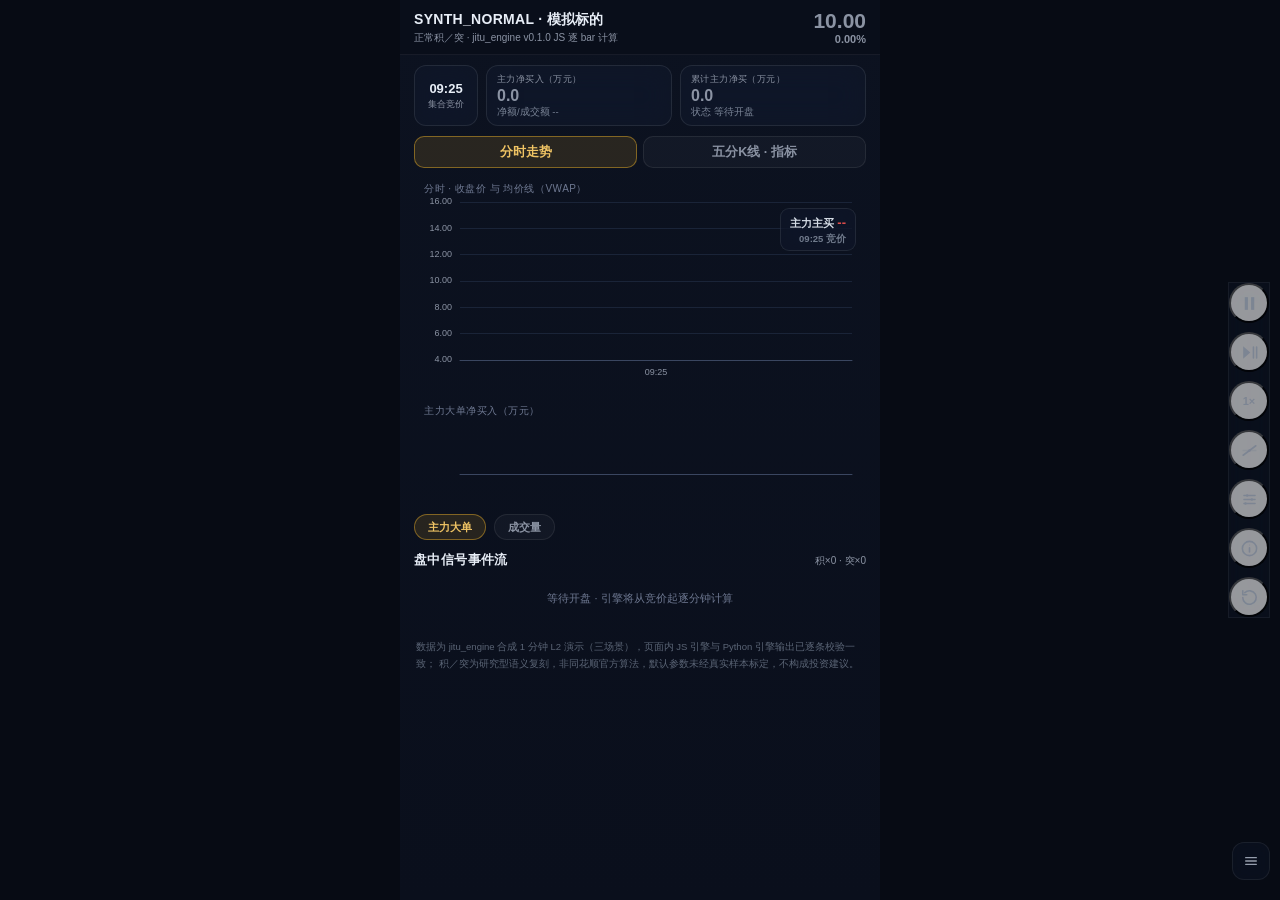
==== jitu/index.html @ 68524802 "jl-1227 积/突信号批: ①持仓分时(卡+大图)积突覆盖层jl_jitu.js(引擎=jitu_engine.py v0.1.0 JS移植, 三场景回归3/3字段级一致; 只读geom()/on" ====
<!DOCTYPE html>
<html lang="zh-CN">
<head>
<meta charset="UTF-8">
<meta name="viewport" content="width=device-width, initial-scale=1.0, viewport-fit=cover">
<title>积突实时监控 · 分时走势</title>
<script src="libs/echarts.min.js"></script>
<style>
  * { margin:0; padding:0; box-sizing:border-box; -webkit-tap-highlight-color:transparent; }
  html,body { background:#070B14; }
  body {
    font-family:-apple-system,BlinkMacSystemFont,"PingFang SC","MiSans","Microsoft YaHei",sans-serif;
    color:#E8EEF7; max-width:480px; margin:0 auto; min-height:100vh;
    background:linear-gradient(180deg,#0C1220 0%,#0A0F1C 100%);
    padding-bottom:96px; position:relative;
  }
  .glass {
    background:rgba(19,27,44,.50);
    -webkit-backdrop-filter:blur(14px) saturate(1.3);
    backdrop-filter:blur(14px) saturate(1.3);
    border:1px solid rgba(255,255,255,.09);
  }
  .glass-strong {
    background:rgba(14,21,37,.78);
    -webkit-backdrop-filter:blur(22px) saturate(1.45);
    backdrop-filter:blur(22px) saturate(1.45);
    border:1px solid rgba(255,255,255,.13);
  }

  /* ── 头部 ── */
  header {
    position:sticky; top:0; z-index:40; display:flex; align-items:center;
    justify-content:space-between; padding:10px 14px 9px;
    background:rgba(9,14,26,.82); -webkit-backdrop-filter:blur(18px);
    backdrop-filter:blur(18px); border-bottom:1px solid rgba(255,255,255,.06);
  }
  .h-title { display:flex; flex-direction:column; gap:2px; min-width:0; }
  .h-name { font-size:14px; font-weight:700; letter-spacing:.3px; }
  .h-sub { font-size:10px; color:#8B93A3; white-space:nowrap; overflow:hidden; text-overflow:ellipsis; }
  .h-price { text-align:right; display:flex; flex-direction:column; align-items:flex-end; gap:2px; }
  .h-price .p { font-size:21px; font-weight:800; font-variant-numeric:tabular-nums; line-height:1; }
  .h-price .d { font-size:11px; font-weight:600; font-variant-numeric:tabular-nums; }
  .up { color:#F0524F; } .down { color:#33B077; } .flat { color:#8B93A3; }

  /* ── 指标读数行（分时上方两个指标） ── */
  .readout { display:flex; gap:8px; padding:10px 14px 0; align-items:stretch; }
  .clock-pill {
    display:flex; flex-direction:column; justify-content:center; align-items:center;
    min-width:64px; border-radius:12px; padding:6px 8px;
  }
  .clock-pill .t { font-size:13px; font-weight:700; font-variant-numeric:tabular-nums; }
  .clock-pill .s { font-size:9px; color:#8B93A3; margin-top:2px; }
  .metric-card { flex:1; border-radius:12px; padding:7px 10px 6px; min-width:0; }
  .metric-card .lab { font-size:9px; color:#8B93A3; letter-spacing:.4px; }
  .metric-card .val { font-size:16px; font-weight:800; font-variant-numeric:tabular-nums; line-height:1.25; }
  .metric-card .sub { font-size:9.5px; color:#7A8496; font-variant-numeric:tabular-nums; white-space:nowrap; overflow:hidden; text-overflow:ellipsis; }

  /* ── 视图切换 ── */
  .tabs { display:flex; gap:6px; padding:10px 14px 0; }
  .tabs button {
    flex:1; height:32px; border:1px solid rgba(255,255,255,.08); background:rgba(255,255,255,.03);
    color:#8B93A3; font-size:12.5px; font-weight:600; border-radius:10px; cursor:pointer;
    transition:all .18s;
  }
  .tabs button.active { background:rgba(240,180,41,.13); border-color:rgba(240,180,41,.45); color:#F0C464; }

  /* ── 图表区 ── */
  .chart-wrap { position:relative; padding:8px 14px 0; }
  .chart { width:100%; height:330px; }
  .chart-kline { display:none; }
  .panel-label { position:absolute; left:24px; font-size:10px; color:#6E7891; letter-spacing:.5px; pointer-events:none; z-index:5; }
  .pl-main { top:14px; } .pl-sub { top:236px; }
  .panel-tag {
    position:absolute; right:24px; top:14px; z-index:5; pointer-events:none;
    font-size:10px; color:#F0B429; font-weight:700; letter-spacing:.5px;
    padding:3px 8px; border-radius:7px;
    background:rgba(240,180,41,.10); border:1px solid rgba(240,180,41,.35);
    opacity:0; transition:opacity .4s;
  }
  .panel-tag.show { opacity:1; }
  .panel-tag.brk { color:#FF6B66; background:rgba(255,90,90,.10); border-color:rgba(255,90,90,.4); }

  /* 主力主买浮动 chip */
  .chip-mainbuy {
    position:absolute; right:24px; top:40px; z-index:6;
    border-radius:9px; padding:5px 9px; font-size:10.5px; font-weight:700;
    color:#E8EEF7; font-variant-numeric:tabular-nums; line-height:1.4;
    display:flex; flex-direction:column; align-items:flex-end;
    transition:all .25s; opacity:.92;
  }
  .chip-mainbuy .mb-v { color:#F0524F; font-size:13px; }
  .chip-mainbuy.pulse { animation:chipPulse 1.1s ease; border-color:rgba(240,180,41,.65); }
  .chip-mainbuy.pulse-brk { animation:chipPulse 1.1s ease; border-color:rgba(255,90,90,.7); }
  @keyframes chipPulse {
    0%{ transform:scale(1); } 35%{ transform:scale(1.08); } 100%{ transform:scale(1); }
  }

  /* ── 副图指标切换 ── */
  .ind-tabs { display:flex; gap:8px; padding:8px 14px 0; }
  .ind-tabs button {
    height:26px; padding:0 13px; font-size:11px; font-weight:600; color:#8B93A3;
    background:rgba(255,255,255,.03); border:1px solid rgba(255,255,255,.08);
    border-radius:999px; cursor:pointer; transition:all .18s;
  }
  .ind-tabs button.active { color:#F0C464; border-color:rgba(240,180,41,.45); background:rgba(240,180,41,.12); }

  /* ── 信号事件流 ── */
  .events { padding:12px 14px 0; }
  .events-head { display:flex; justify-content:space-between; align-items:baseline; margin-bottom:8px; }
  .events-head .t { font-size:12.5px; font-weight:700; letter-spacing:.4px; }
  .events-head .c { font-size:10px; color:#8B93A3; font-variant-numeric:tabular-nums; }
  .ev-list { display:flex; flex-direction:column; gap:8px; }
  .ev-card {
    border-radius:12px; padding:9px 11px; border-left:3px solid #F0B429;
    animation:evIn .45s cubic-bezier(.2,.9,.3,1.2);
  }
  .ev-card.brk { border-left-color:#FF6B66; }
  .ev-card.invalid { border-left-color:#5A6475; opacity:.88; }
  @keyframes evIn { from { opacity:0; transform:translateY(-7px); } to { opacity:1; transform:none; } }
  .ev-top { display:flex; align-items:center; gap:7px; flex-wrap:wrap; }
  .ev-badge {
    font-size:11px; font-weight:800; padding:1px 8px; border-radius:6px; line-height:1.5;
  }
  .ev-badge.acc { color:#F0B429; background:rgba(240,180,41,.14); border:1px solid rgba(240,180,41,.4); }
  .ev-badge.brk { color:#FF6B66; background:rgba(255,90,90,.13); border:1px solid rgba(255,90,90,.4); }
  .ev-time { font-size:10.5px; color:#8B93A3; font-variant-numeric:tabular-nums; }
  .ev-price { font-size:11px; font-weight:700; font-variant-numeric:tabular-nums; }
  .ev-inv {
    margin-top:6px; font-size:10.5px; color:#A9B1C1; border-radius:7px; padding:5px 8px;
    background:rgba(90,100,117,.14); border:1px dashed rgba(140,150,170,.3);
    display:none;
  }
  .ev-card.invalid .ev-inv { display:block; }
  .ev-inv b { color:#8B93A3; }
  .ev-reason { margin-top:6px; font-size:10.8px; line-height:1.65; color:#B9C2D4; }
  .ev-note { font-size:10.8px; color:#8B93A3; line-height:1.7; }
  .empty-tip { font-size:11px; color:#6E7891; padding:14px 4px; text-align:center; }

  footer { padding:18px 16px 8px; font-size:9.5px; color:#5A6475; line-height:1.8; }

  /* ── 磨砂功能 dock（隐藏功能小图标） ── */
  .dock {
    position:fixed; right:10px; top:50%; transform:translateY(-50%); z-index:60;
    display:flex; flex-direction:column; gap:9px; align-items:center;
    transition:opacity .3s, transform .3s; opacity:.62;
  }
  .dock:hover, .dock:focus-within { opacity:1; }
  .dock.hidden { opacity:0; pointer-events:none; transform:translateY(-50%) translateX(16px); }
  .dock button {
    width:40px; height:40px; border-radius:50%; cursor:pointer; color:#C6D0E0;
    display:flex; align-items:center; justify-content:center; position:relative;
    transition:transform .15s, border-color .2s, color .2s;
    font-size:11px; font-weight:800; font-variant-numeric:tabular-nums;
  }
  .dock button:active { transform:scale(.9); }
  .dock button:hover, .dock button.on { border-color:rgba(240,180,41,.5); color:#F0C464; }
  .dock svg { width:19px; height:19px; }
  .dock-toggle {
    position:fixed; right:10px; bottom:20px; z-index:60; width:38px; height:38px;
    border-radius:12px; cursor:pointer; color:#C6D0E0; display:flex; align-items:center;
    justify-content:center; opacity:.75; transition:opacity .2s;
  }
  .dock-toggle:hover { opacity:1; color:#F0C464; }

  /* ── 磨砂弹层 ── */
  .popover {
    position:fixed; right:58px; z-index:70; width:210px; border-radius:14px;
    padding:12px 14px; display:none; box-shadow:0 10px 34px rgba(0,0,0,.42);
  }
  .popover.show { display:block; animation:popIn .22s ease; }
  @keyframes popIn { from{opacity:0; transform:translateX(8px);} to{opacity:1; transform:none;} }
  .pop-title { font-size:11px; font-weight:700; color:#F0C464; margin-bottom:8px; letter-spacing:.5px; }
  .pop-row {
    display:flex; justify-content:space-between; align-items:center; padding:7px 8px;
    border-radius:9px; cursor:pointer; font-size:11.5px; color:#B9C2D4; transition:background .15s;
  }
  .pop-row:hover { background:rgba(255,255,255,.05); }
  .pop-row.on { color:#F0C464; background:rgba(240,180,41,.12); }
  .pop-row .desc { font-size:9.5px; color:#7A8496; }
  .pop-text { font-size:10.5px; line-height:1.8; color:#A9B1C1; }
  .pop-text b { color:#D8E0EE; }
  .pop-text .sep { margin:7px 0; border-top:1px solid rgba(255,255,255,.07); }

  /* ── toast ── */
  .toast {
    position:fixed; top:72px; left:50%; transform:translateX(-50%) translateY(-14px);
    z-index:90; border-radius:11px; padding:8px 15px; font-size:12px; font-weight:700;
    opacity:0; pointer-events:none; transition:all .3s; white-space:nowrap;
    display:flex; align-items:center; gap:7px; box-shadow:0 8px 26px rgba(0,0,0,.4);
  }
  .toast.show { opacity:1; transform:translateX(-50%) translateY(0); }
  .toast .dot { width:7px; height:7px; border-radius:50%; }
  .toast.acc { color:#F0C464; border-color:rgba(240,180,41,.45); } .toast.acc .dot { background:#F0B429; }
  .toast.brk { color:#FF8A85; border-color:rgba(255,90,90,.45); } .toast.brk .dot { background:#FF5757; }
  .toast.inv { color:#A9B1C1; border-color:rgba(140,150,170,.4); } .toast.inv .dot { background:#8B93A3; }
  .toast.done { color:#D8E0EE; } .toast.done .dot { background:#33B077; }
</style>
</head>
<body>

<header>
  <div class="h-title">
    <div class="h-name" id="hName">SYNTH_DEMO</div>
    <div class="h-sub" id="hSub">积突实时监控 · jitu_engine v— JS 逐 bar 计算</div>
  </div>
  <div class="h-price">
    <div class="p flat" id="hPrice">--.--</div>
    <div class="d flat" id="hPct">--.--%</div>
  </div>
</header>

<div class="readout">
  <div class="clock-pill glass">
    <div class="t" id="rdClock">09:25</div>
    <div class="s" id="rdPhase">集合竞价</div>
  </div>
  <div class="metric-card glass">
    <div class="lab">主力净买入（万元）</div>
    <div class="val flat" id="rdNet">0.0</div>
    <div class="sub" id="rdNetSub">净额/成交额 --</div>
  </div>
  <div class="metric-card glass">
    <div class="lab">累计主力净买（万元）</div>
    <div class="val flat" id="rdCum">0.0</div>
    <div class="sub" id="rdStateSub">状态 等待开盘</div>
  </div>
</div>

<div class="tabs">
  <button id="tabFs" class="active">分时走势</button>
  <button id="tabKl">五分K线 · 指标</button>
</div>

<div class="chart-wrap">
  <div class="panel-label pl-main" id="plMain">分时 · 收盘价 与 均价线（VWAP）</div>
  <div class="panel-label pl-sub" id="plSub">主力大单净买入（万元）</div>
  <div class="panel-tag" id="signalTag">积 信号</div>
  <div class="chip-mainbuy glass" id="chipMainbuy">
    <span>主力主买 <span class="mb-v" id="mbVal">--</span></span>
    <span style="color:#7A8496;font-weight:600;font-size:9.5px" id="mbTime">09:25 竞价</span>
  </div>
  <div id="chartFs" class="chart"></div>
  <div id="chartKl" class="chart chart-kline"></div>
</div>

<div class="ind-tabs">
  <button id="indMain" class="active">主力大单</button>
  <button id="indVol">成交量</button>
</div>

<section class="events">
  <div class="events-head">
    <span class="t">盘中信号事件流</span>
    <span class="c" id="evCount">积×0 · 突×0</span>
  </div>
  <div class="ev-list" id="evList">
    <div class="empty-tip" id="evEmpty">等待开盘 · 引擎将从竞价起逐分钟计算</div>
  </div>
</section>

<footer>
  数据为 jitu_engine 合成 1 分钟 L2 演示（三场景），页面内 JS 引擎与 Python 引擎输出已逐条校验一致；
  积／突为研究型语义复刻，非同花顺官方算法，默认参数未经真实样本标定，不构成投资建议。
</footer>

<!-- 磨砂隐藏功能 dock -->
<div class="dock glass" id="dock">
  <button id="dkPlay" title="播放 / 暂停">
    <svg viewBox="0 0 24 24" fill="none" stroke="currentColor" stroke-width="2" stroke-linecap="round" stroke-linejoin="round" id="dkPlayIcon"><polygon points="6 4 20 12 6 20 6 4" fill="currentColor" stroke="none"/></svg>
  </button>
  <button id="dkSkip" title="跳到最新">
    <svg viewBox="0 0 24 24" fill="none" stroke="currentColor" stroke-width="2" stroke-linecap="round" stroke-linejoin="round"><polygon points="4 4 13 12 4 20 4 4" fill="currentColor" stroke="none"/><line x1="17" y1="5" x2="17" y2="19"/><line x1="21" y1="5" x2="21" y2="19"/></svg>
  </button>
  <button id="dkSpeed" title="回放倍速">1×</button>
  <button id="dkView" title="切换 分时 / 五分K">
    <svg viewBox="0 0 24 24" fill="none" stroke="currentColor" stroke-width="2" stroke-linecap="round" stroke-linejoin="round"><line x1="4" y1="18" x2="20" y2="6"/><line x1="4" y1="12" x2="20" y2="12" opacity=".35"/><circle cx="12" cy="12" r="1.6" fill="currentColor" stroke="none"/></svg>
  </button>
  <button id="dkScene" title="演示场景">
    <svg viewBox="0 0 24 24" fill="none" stroke="currentColor" stroke-width="2" stroke-linecap="round"><line x1="5" y1="7" x2="19" y2="7"/><line x1="5" y1="12" x2="19" y2="12"/><line x1="5" y1="17" x2="19" y2="17"/><circle cx="9" cy="7" r="1.5" fill="currentColor" stroke="none"/><circle cx="15" cy="12" r="1.5" fill="currentColor" stroke="none"/><circle cx="7" cy="17" r="1.5" fill="currentColor" stroke="none"/></svg>
  </button>
  <button id="dkInfo" title="口径说明">
    <svg viewBox="0 0 24 24" fill="none" stroke="currentColor" stroke-width="2" stroke-linecap="round"><circle cx="12" cy="12" r="9"/><line x1="12" y1="11" x2="12" y2="16.5"/><circle cx="12" cy="7.6" r="0.6" fill="currentColor" stroke="none"/></svg>
  </button>
  <button id="dkReset" title="重置回放">
    <svg viewBox="0 0 24 24" fill="none" stroke="currentColor" stroke-width="2" stroke-linecap="round" stroke-linejoin="round"><path d="M3.5 12a8.5 8.5 0 1 0 2.6-6.1"/><polyline points="3.5 3.5 3.5 8.5 8.5 8.5"/></svg>
  </button>
</div>
<div class="dock-toggle glass" id="dockToggle" title="展开 / 收起功能栏">
  <svg viewBox="0 0 24 24" fill="none" stroke="currentColor" stroke-width="2" stroke-linecap="round" style="width:16px;height:16px"><line x1="4" y1="7" x2="20" y2="7"/><line x1="4" y1="12" x2="20" y2="12"/><line x1="4" y1="17" x2="20" y2="17"/></svg>
</div>

<div class="popover glass-strong" id="popSpeed">
  <div class="pop-title">回放倍速</div>
  <div class="pop-row" data-speed="0.5">0.5×<span class="desc">2.8 秒/根</span></div>
  <div class="pop-row on" data-speed="1">1×<span class="desc">1.4 秒/根</span></div>
  <div class="pop-row" data-speed="2">2×<span class="desc">0.7 秒/根</span></div>
  <div class="pop-row" data-speed="4">4×<span class="desc">0.35 秒/根</span></div>
</div>

<div class="popover glass-strong" id="popScene">
  <div class="pop-title">演示场景</div>
  <div class="pop-row on" data-scene="SYNTH_NORMAL">标准推进<span class="desc">积 09:49 → 突 10:06</span></div>
  <div class="pop-row" data-scene="SYNTH_ISOLATED">孤立巨单<span class="desc">无信号 · 防假触发</span></div>
  <div class="pop-row" data-scene="SYNTH_FAILED">突破失败<span class="desc">突信号失效记录</span></div>
</div>

<div class="popover glass-strong" id="popInfo" style="width:238px">
  <div class="pop-title">口径说明</div>
  <div class="pop-text">
    <b>积</b>：早盘窗口内，近 8 柱大单持续净流入（阳性占比≥60%、净额/成交额≥2%），价格自高点回撤 0.2%–4% 但仍守住 VWAP 容差——资金承接，价格未涨。
    <div class="sep"></div>
    <b>突</b>：前 12 柱振幅≤1.8% 的窄区间，前置 8 柱资金铺垫，当根成交额、主动大买较中位数同步放大，收盘越过区间上沿。
    <div class="sep"></div>
    <b>失效</b>：触发后 6 柱内跌回触发价位，或资金转为持续流出即记失效。
    <div class="sep"></div>
    信号由页面内 JS 引擎逐 bar 计算（无未来数据），与 Python 引擎校验一致。
  </div>
</div>

<div class="toast glass-strong" id="toast"><span class="dot"></span><span id="toastText"></span></div>

<script src="data.js"></script>
<script src="engine.js"></script>
<script>
(function () {
  "use strict";
  var DATA = window.JITU_DATA;
  var JituEngine = window.JituEngine;

  var C = {
    bg: "#0D1526", text: "#E8EEF7", muted: "#8B93A3", grid: "#1A2438", axis: "#3A4660",
    price: "#E8EEF7", vwap: "#FFB03A", up: "#E64545", down: "#2F9E77",
    acc: "#F0B429", brk: "#FF5757", inv: "#8B93A3", vol: "#41527E"
  };
  var BASE_MS = 1400; // 1× 每根 bar 的毫秒数

  var state = {
    scene: "SYNTH_NORMAL", view: "fs", sub: "mainnet",
    playing: false, speed: 1, cursor: 0, timer: null,
    engine: null, done: false, nAcc: 0, nBrk: 0, openPrice: 0
  };

  // 本场景的图表数据缓存
  var fs = { cats: [], price: [], vwap: [], main: [], vol: [], live: [],
             acc: [], brk: [], inv: [], vlines: [], curLine: [] };
  var kl = { cats: [], candles: [], vwap: [], main: [], vol: [],
             acc: [], brk: [], inv: [], vlines: [], lastVwap: null };

  var charts = { fs: null, kl: null };
  var $ = function (id) { return document.getElementById(id); };

  // ───────────────────── 工具 ─────────────────────
  function hhmm(ts) { return ts.slice(11, 16); }
  function wan(v) { return v / 10000; }
  function fmt(v, d) { return (v === null || v === undefined || isNaN(v)) ? "--" : v.toFixed(d); }
  function signClass(v) { return v > 1e-9 ? "up" : (v < -1e-9 ? "down" : "flat"); }
  function barColor(v) { return v >= 0 ? C.up : C.down; }

  function showToast(text, kind) {
    var t = $("toast");
    t.className = "toast glass-strong " + kind;
    $("toastText").textContent = text;
    t.classList.add("show");
    clearTimeout(showToast._t);
    showToast._t = setTimeout(function () { t.classList.remove("show"); }, 3200);
  }

  // ───────────────────── 图表构建 ─────────────────────
  function baseAxis(color) {
    return {
      type: "category", boundaryGap: false, data: [],
      axisLine: { lineStyle: { color: C.axis } },
      axisTick: { show: false },
      axisLabel: { color: C.muted, fontSize: 9, interval: function (i) { return i % 5 === 0; } }
    };
  }

  function buildFs() {
    charts.fs = echarts.init($("chartFs"));
    charts.fs.setOption({
      animation: true, animationDurationUpdate: 260, animationEasingUpdate: "cubicOut",
      backgroundColor: "transparent",
      axisPointer: { link: [{ xAxisIndex: "all" }] },
      tooltip: {
        trigger: "axis", backgroundColor: "rgba(14,21,37,.92)", borderColor: "rgba(255,255,255,.12)",
        textStyle: { color: "#D8E0EE", fontSize: 10.5 },
        axisPointer: { type: "line", lineStyle: { color: "#41527E" } }
      },
      grid: [
        { left: 46, right: 14, top: 26, height: 158 },
        { left: 46, right: 14, top: 232, height: 66 }
      ],
      xAxis: [
        Object.assign(baseAxis(), { gridIndex: 0 }),
        Object.assign(baseAxis(), { gridIndex: 1, axisLabel: { show: false } })
      ],
      yAxis: [
        { gridIndex: 0, scale: true, axisLabel: { color: C.muted, fontSize: 9, formatter: function (v) { return v.toFixed(2); } }, splitLine: { lineStyle: { color: C.grid } } },
        { gridIndex: 1, axisLabel: { color: C.muted, fontSize: 9, formatter: function (v) { return v.toFixed(0); } }, splitLine: { lineStyle: { color: C.grid, opacity: .55 } } }
      ],
      series: [
        { name: "收盘价", type: "line", xAxisIndex: 0, yAxisIndex: 0, data: [],
          showSymbol: false, symbol: "none", lineStyle: { color: C.price, width: 1.6 },
          itemStyle: { color: C.price }, emphasis: { disabled: true }, z: 4,
          markLine: { silent: true, symbol: ["none", "none"], data: [] } },
        { name: "均价线", type: "line", xAxisIndex: 0, yAxisIndex: 0, data: [],
          showSymbol: false, symbol: "none", lineStyle: { color: C.vwap, width: 1.2, opacity: .95 },
          itemStyle: { color: C.vwap }, connectNulls: false, z: 3 },
        { name: "实时", type: "effectScatter", xAxisIndex: 0, yAxisIndex: 0, data: [],
          symbolSize: 4.5, rippleEffect: { scale: 3.2, period: 2.4 },
          itemStyle: { color: C.price }, z: 6 },
        { name: "积", type: "scatter", xAxisIndex: 0, yAxisIndex: 0, data: [],
          symbol: "circle", symbolSize: 11, itemStyle: { color: "transparent", borderColor: C.acc, borderWidth: 2 },
          label: { show: true, position: "top", distance: 5, color: C.acc, fontSize: 10, fontWeight: 700, formatter: function (p) { return p.data.name; } },
          z: 8 },
        { name: "突", type: "scatter", xAxisIndex: 0, yAxisIndex: 0, data: [],
          symbol: "triangle", symbolSize: 11, itemStyle: { color: C.brk, borderColor: "#0D1526", borderWidth: 1 },
          label: { show: true, position: "bottom", distance: 5, color: C.brk, fontSize: 10, fontWeight: 700, formatter: function (p) { return p.data.name; } },
          z: 8 },
        { name: "失效", type: "scatter", xAxisIndex: 0, yAxisIndex: 0, data: [],
          symbol: "pin", symbolSize: 26, itemStyle: { color: "#39414F" },
          label: { show: true, color: "#A9B1C1", fontSize: 8.5, fontWeight: 700, formatter: "失效", offset: [0, -2] },
          z: 7 },
        { name: "主力净买", type: "bar", xAxisIndex: 1, yAxisIndex: 1, data: [],
          barWidth: "62%", z: 3,
          markLine: { silent: true, symbol: ["none", "none"], data: [] } }
      ]
    });
  }

  function buildKl() {
    charts.kl = echarts.init($("chartKl"));
    charts.kl.setOption({
      animation: true, animationDurationUpdate: 260, animationEasingUpdate: "cubicOut",
      backgroundColor: "transparent",
      axisPointer: { link: [{ xAxisIndex: "all" }] },
      tooltip: {
        trigger: "axis", backgroundColor: "rgba(14,21,37,.92)", borderColor: "rgba(255,255,255,.12)",
        textStyle: { color: "#D8E0EE", fontSize: 10.5 },
        axisPointer: { type: "line", lineStyle: { color: "#41527E" } }
      },
      grid: [
        { left: 46, right: 14, top: 26, height: 158 },
        { left: 46, right: 14, top: 232, height: 66 }
      ],
      xAxis: [
        Object.assign(baseAxis(), { gridIndex: 0, boundaryGap: true }),
        Object.assign(baseAxis(), { gridIndex: 1, boundaryGap: true, axisLabel: { show: false } })
      ],
      yAxis: [
        { gridIndex: 0, scale: true, axisLabel: { color: C.muted, fontSize: 9, formatter: function (v) { return v.toFixed(2); } }, splitLine: { lineStyle: { color: C.grid } } },
        { gridIndex: 1, axisLabel: { color: C.muted, fontSize: 9, formatter: function (v) { return v.toFixed(0); } }, splitLine: { lineStyle: { color: C.grid, opacity: .55 } } }
      ],
      series: [
        { name: "五分K", type: "candlestick", xAxisIndex: 0, yAxisIndex: 0, data: [],
          itemStyle: { color: C.up, color0: C.down, borderColor: C.up, borderColor0: C.down },
          barMaxWidth: 14, z: 4, markLine: { silent: true, symbol: ["none", "none"], data: [] } },
        { name: "均价线", type: "line", xAxisIndex: 0, yAxisIndex: 0, data: [],
          showSymbol: false, lineStyle: { color: C.vwap, width: 1.2 }, itemStyle: { color: C.vwap },
          connectNulls: true, z: 3 },
        { name: "积", type: "scatter", xAxisIndex: 0, yAxisIndex: 0, data: [],
          symbol: "circle", symbolSize: 11, itemStyle: { color: "transparent", borderColor: C.acc, borderWidth: 2 },
          label: { show: true, position: "top", distance: 5, color: C.acc, fontSize: 10, fontWeight: 700, formatter: function (p) { return p.data.name; } }, z: 8 },
        { name: "突", type: "scatter", xAxisIndex: 0, yAxisIndex: 0, data: [],
          symbol: "triangle", symbolSize: 11, itemStyle: { color: C.brk, borderColor: "#0D1526", borderWidth: 1 },
          label: { show: true, position: "top", distance: -16, color: C.brk, fontSize: 10, fontWeight: 700, formatter: function (p) { return p.data.name; } }, z: 8 },
        { name: "失效", type: "scatter", xAxisIndex: 0, yAxisIndex: 0, data: [],
          symbol: "pin", symbolSize: 26, itemStyle: { color: "#39414F" },
          label: { show: true, color: "#A9B1C1", fontSize: 8.5, fontWeight: 700, formatter: "失效", offset: [0, -2] }, z: 7 },
        { name: "主力净买", type: "bar", xAxisIndex: 1, yAxisIndex: 1, data: [],
          barWidth: "62%", z: 3, markLine: { silent: true, symbol: ["none", "none"], data: [] } }
      ]
    });
  }

  // ───────────────────── 事件卡片 ─────────────────────
  function addEventCard(sig) {
    var empty = $("evEmpty"); if (empty) empty.remove();
    var card = document.createElement("div");
    card.className = "ev-card glass" + (sig.type === "突" ? " brk" : "");
    card.id = "ev-" + sig.signalId;
    var badge = sig.type === "积" ? "acc" : "brk";
    card.innerHTML =
      '<div class="ev-top">' +
        '<span class="ev-badge ' + badge + '">' + sig.type + ' 信号</span>' +
        '<span class="ev-time">' + hhmm(sig.ts) + '</span>' +
        '<span class="ev-price ' + (sig.type === "突" ? "up" : "flat") + '">触发价 ' + sig.price.toFixed(3) + '</span>' +
      '</div>' +
      '<div class="ev-inv">信号失效 <b>' + (sig.invalidatedAt ? hhmm(sig.invalidatedAt) : "") + '</b> · ' + (sig.invalidationReason || "") + '</div>' +
      '<div class="ev-reason">' + sig.reason + '</div>';
    $("evList").insertBefore(card, $("evList").firstChild);
    updateEvCount();
  }

  function invalidateEventCard(sig) {
    var card = document.getElementById("ev-" + sig.signalId);
    if (card) {
      card.classList.add("invalid");
      var inv = card.querySelector(".ev-inv");
      if (inv) {
        inv.innerHTML = '信号失效 <b>' + (sig.invalidatedAt ? hhmm(sig.invalidatedAt) : "") +
          '</b> · ' + (sig.invalidationReason || "");
      }
    }
    updateEvCount();
  }

  function updateEvCount() {
    $("evCount").textContent = "积×" + state.nAcc + " · 突×" + state.nBrk;
  }

  // ───────────────────── 场景加载 / 重置 ─────────────────────
  function session() { return DATA.sessions[state.scene]; }

  function resetAll(autoplay) {
    stopTimer();
    state.cursor = 0; state.done = false; state.playing = false;
    state.nAcc = 0; state.nBrk = 0;
    state.engine = new JituEngine(DATA.config);

    fs = { cats: [], price: [], vwap: [], main: [], vol: [], live: [],
           acc: [], brk: [], inv: [], vlines: [], curLine: [] };
    kl = { cats: [], candles: [], vwap: [], main: [], vol: [],
           acc: [], brk: [], inv: [], vlines: [], lastVwap: null };

    var bars = session().bars;
    state.openPrice = bars[0][1]; // 竞价开盘价

    // 竞价锚点：09:25 的价格 = 开盘价，分时从竞价起画
    fs.cats.push("09:25");
    fs.price.push(state.openPrice);
    fs.vwap.push(null);

    $("hName").textContent = state.scene + " · 模拟标的";
    $("hSub").textContent = (DATA.scenarioNames[state.scene] || "") + " · jitu_engine v" + DATA.engineVersion + " JS 逐 bar 计算";
    $("hPrice").textContent = state.openPrice.toFixed(2);
    $("hPct").textContent = "0.00%"; $("hPct").className = "d flat";
    $("rdClock").textContent = "09:25"; $("rdPhase").textContent = "集合竞价";
    $("rdNet").textContent = "0.0"; $("rdNet").className = "val flat";
    $("rdNetSub").textContent = "净额/成交额 --";
    $("rdCum").textContent = "0.0"; $("rdCum").className = "val flat";
    $("rdStateSub").textContent = "状态 等待开盘";
    $("mbVal").textContent = "--"; $("mbTime").textContent = "09:25 竞价";
    $("signalTag").className = "panel-tag";
    $("evList").innerHTML = '<div class="empty-tip" id="evEmpty">等待开盘 · 引擎将从竞价起逐分钟计算</div>';
    updateEvCount();
    setPlayIcon();

    refreshFs(); refreshKl();
    if (autoplay) setTimeout(function () { startTimer(); }, 900);
  }

  // ───────────────────── 逐 bar 推进 ─────────────────────
  function step() {
    var bars = session().bars;
    if (state.cursor >= bars.length) { finish(); return; }
    var b = bars[state.cursor];
    var bar = {
      ts: b[0], open: b[1], high: b[2], low: b[3], close: b[4],
      volume: b[5], amount: b[6], main_buy: b[7], main_sell: b[8],
      symbol: state.scene, session: session().date
    };
    var res = state.engine.onBar(bar);
    var i = state.cursor, cat = hhmm(bar.ts);

    // ── 分时数据 ──
    fs.cats.push(cat);
    fs.price.push(bar.close);
    fs.vwap.push(isFinite(res.features.vwap) ? res.features.vwap : null);
    fs.main.push({ value: wan(res.features.mainNet), itemStyle: { color: barColor(res.features.mainNet) } });
    fs.vol.push({ value: wan(bar.volume), itemStyle: { color: C.vol } });
    fs.live = [[cat, bar.close]];
    fs.curLine = [{ xAxis: cat, lineStyle: { color: "#44506A", type: "dashed", opacity: .8 }, label: { show: false }, symbol: ["none", "none"] }];

    // ── 五分K 聚合 ──
    var bucket = Math.floor(i / 5);
    var bucketLabel = bucketStartLabel(bar.ts);
    if (bucket >= kl.cats.length) {
      kl.cats.push(bucketLabel);
      kl.candles.push([bar.open, bar.close, bar.low, bar.high]);
      kl.main.push({ value: wan(res.features.mainNet), itemStyle: { color: barColor(res.features.mainNet) } });
      kl.vol.push({ value: wan(bar.volume), itemStyle: { color: C.vol } });
    } else {
      var c = kl.candles[bucket];
      c[1] = bar.close; c[2] = Math.min(c[2], bar.low); c[3] = Math.max(c[3], bar.high);
      var m = kl.main[bucket]; m.value += wan(res.features.mainNet);
      var v = kl.vol[bucket]; v.value += wan(bar.volume);
    }
    kl.vwap[bucket] = isFinite(res.features.vwap) ? res.features.vwap : null;

    // ── 头部与读数 ──
    var pct = (bar.close / state.openPrice - 1) * 100;
    $("hPrice").textContent = bar.close.toFixed(2);
    $("hPrice").className = "p " + signClass(pct);
    $("hPct").textContent = (pct >= 0 ? "+" : "") + pct.toFixed(2) + "%";
    $("hPct").className = "d " + signClass(pct);
    $("rdClock").textContent = cat; $("rdPhase").textContent = "盘中";
    $("rdNet").textContent = (res.features.mainNet >= 0 ? "+" : "") + wan(res.features.mainNet).toFixed(1);
    $("rdNet").className = "val " + signClass(res.features.mainNet);
    $("rdNetSub").textContent = "净额/成交额 " + (isFinite(res.features.currentNetAmountRatio) ? (res.features.currentNetAmountRatio * 100).toFixed(1) + "%" : "--");
    var cumWan = wan(res.features.cumMainNet);
    $("rdCum").textContent = (cumWan >= 0 ? "+" : "") + cumWan.toFixed(1);
    $("rdCum").className = "val " + signClass(cumWan);
    var st = res.features.state || "巡检";
    $("rdStateSub").textContent = "状态 " + (st === "承接" ? "承接（资金吸筹）" : st === "突破" ? "突破（放量上攻）" : st === "蓄势" ? "蓄势（窄区铺垫）" : st);

    // ── 主力主买 chip ──
    $("mbVal").textContent = wan(bar.main_buy).toFixed(0) + "万";
    $("mbTime").textContent = cat;

    // ── 信号触发 ──
    var chip = $("chipMainbuy");
    res.signals.forEach(function (sig) {
      addEventCard(sig);
      fs.vlines.push(vline(cat, sig.type === "积" ? C.acc : C.brk));
      kl.vlines.push(vline(bucketLabel, sig.type === "积" ? C.acc : C.brk));
      var mk = { name: sig.type + " " + hhmm(sig.ts), value: [cat, sig.price] };
      var mkK = { name: sig.type + " " + hhmm(sig.ts), value: [bucketLabel, sig.price] };
      if (sig.type === "积") { fs.acc.push(mk); kl.acc.push(mkK); state.nAcc++; }
      else { fs.brk.push(mk); kl.brk.push(mkK); state.nBrk++; }
      showToast(sig.type + "信号 · " + hhmm(sig.ts) + " · 触发价 " + sig.price.toFixed(2), sig.type === "积" ? "acc" : "brk");
      var tag = $("signalTag");
      tag.textContent = sig.type + " 信号";
      tag.className = "panel-tag show" + (sig.type === "突" ? " brk" : "");
      clearTimeout(resetAll._tagT);
      resetAll._tagT = setTimeout(function () { tag.className = "panel-tag"; }, 3800);
      chip.classList.remove("pulse", "pulse-brk");
      void chip.offsetWidth;
      chip.classList.add(sig.type === "积" ? "pulse" : "pulse-brk");
    });
    updateEvCount();

    // ── 失效 ──
    res.invalidations.forEach(function (sig) {
      invalidateEventCard(sig);
      fs.inv.push({ value: [hhmm(sig.invalidatedAt), bar.close] });
      kl.inv.push({ value: [bucketLabel, bar.close] });
      fs.vlines.push(vline(hhmm(sig.invalidatedAt), "#5A6475"));
      kl.vlines.push(vline(bucketLabel, "#5A6475"));
      showToast(sig.type + " " + hhmm(sig.ts) + " 信号失效 · " + sig.invalidationReason, "inv");
    });

    state.cursor += 1;
    refreshFs(); refreshKl();
    if (state.cursor >= bars.length) finish();
  }

  function vline(cat, color) {
    return { xAxis: cat, lineStyle: { color: color, type: "dotted", opacity: .5 }, label: { show: false }, symbol: ["none", "none"] };
  }

  function bucketStartLabel(ts) {
    var h = parseInt(ts.slice(11, 13), 10), m = parseInt(ts.slice(14, 16), 10);
    m = Math.floor(m / 5) * 5;
    return (h < 10 ? "0" + h : "" + h) + ":" + (m < 10 ? "0" + m : "" + m);
  }

  function finish() {
    if (state.done) return;
    state.done = true; stopTimer(); setPlayIcon();
    $("rdPhase").textContent = "复盘完成";
    var last = session().bars[session().bars.length - 1];
    $("mbTime").textContent = hhmm(last[0]) + " 收盘";
    if (state.nAcc === 0 && state.nBrk === 0) {
      var div = document.createElement("div");
      div.className = "ev-card glass";
      div.innerHTML = '<div class="ev-note">本时段无积／突触发——资金或价位条件未全部满足，引擎未给出信号。</div>';
      $("evList").insertBefore(div, $("evList").firstChild);
    }
    showToast("复盘完成 · 积×" + state.nAcc + " 突×" + state.nBrk, "done");
  }

  // ───────────────────── 图表刷新 ─────────────────────
  function refreshFs() {
    if (!charts.fs) return;
    var subData = state.sub === "mainnet" ? fs.main : fs.vol;
    charts.fs.setOption({
      xAxis: [{ data: fs.cats }, { data: fs.cats }],
      series: [
        { data: fs.price, markLine: { silent: true, symbol: ["none", "none"], data: fs.curLine.concat(fs.vlines) } },
        { data: fs.vwap },
        { data: fs.live },
        { data: fs.acc },
        { data: fs.brk },
        { data: fs.inv },
        { data: subData }
      ]
    });
  }

  function refreshKl() {
    if (!charts.kl) return;
    var subData = state.sub === "mainnet" ? kl.main : kl.vol;
    charts.kl.setOption({
      xAxis: [{ data: kl.cats }, { data: kl.cats }],
      series: [
        { data: kl.candles, markLine: { silent: true, symbol: ["none", "none"], data: kl.vlines } },
        { data: kl.vwap },
        { data: kl.acc },
        { data: kl.brk },
        { data: kl.inv },
        { data: subData }
      ]
    });
  }

  // ───────────────────── 回放控制 ─────────────────────
  function startTimer() {
    if (state.done || state.playing) return;
    state.playing = true; setPlayIcon();
    state.timer = setInterval(step, BASE_MS / state.speed);
  }
  function stopTimer() {
    state.playing = false;
    clearInterval(state.timer); state.timer = null;
  }
  function togglePlay() {
    if (state.done) { resetAll(false); startTimer(); return; }
    if (state.playing) { stopTimer(); setPlayIcon(); }
    else startTimer();
  }
  function setPlayIcon() {
    $("dkPlayIcon").innerHTML = state.playing
      ? '<rect x="6" y="4" width="4" height="16" fill="currentColor" stroke="none"/><rect x="14" y="4" width="4" height="16" fill="currentColor" stroke="none"/>'
      : '<polygon points="6 4 20 12 6 20 6 4" fill="currentColor" stroke="none"/>';
  }
  function skipToEnd() {
    stopTimer();
    var guard = session().bars.length + 8;
    while (state.cursor < session().bars.length && guard-- > 0) step();
    if (!state.done) finish();
  }

  // ───────────────────── 视图 / 指标 / 倍速 / 场景 ─────────────────────
  function switchView(v) {
    state.view = v;
    $("tabFs").classList.toggle("active", v === "fs");
    $("tabKl").classList.toggle("active", v === "kl");
    $("chartFs").style.display = v === "fs" ? "block" : "none";
    $("chartKl").style.display = v === "kl" ? "block" : "none";
    $("plMain").textContent = v === "fs" ? "分时 · 收盘价 与 均价线（VWAP）" : "五分K · 由 1 分钟实时聚合";
    (v === "fs" ? charts.fs : charts.kl).resize();
  }

  function switchSub(ind) {
    state.sub = ind;
    $("indMain").classList.toggle("active", ind === "mainnet");
    $("indVol").classList.toggle("active", ind === "vol");
    $("plSub").textContent = ind === "mainnet" ? "主力大单净买入（万元）" : "成交量（万股）";
    refreshFs(); refreshKl();
  }

  function setSpeed(x) {
    state.speed = x;
    $("dkSpeed").textContent = x + "×";
    if (state.playing) { stopTimer(); startTimer(); }
  }

  function switchScene(key) {
    state.scene = key;
    resetAll(true);
  }

  // ───────────────────── 弹层 ─────────────────────
  var pop = null;
  function closePop() {
    if (pop) { pop.classList.remove("show"); pop = null; }
    ["dkSpeed", "dkScene", "dkInfo"].forEach(function (id) { $(id).classList.remove("on"); });
  }
  function togglePop(el, btnId) {
    var was = (pop === el);
    closePop();
    if (!was) { el.classList.add("show"); pop = el; $(btnId).classList.add("on"); }
  }
  function positionPop(el) {
    var r = el.getBoundingClientRect();
    el.style.top = Math.max(64, Math.min(window.innerHeight - r.height - 20, 150)) + "px";
  }

  // ───────────────────── 绑定 ─────────────────────
  $("dkPlay").addEventListener("click", togglePlay);
  $("dkSkip").addEventListener("click", function () { skipToEnd(); });
  $("dkSpeed").addEventListener("click", function () { togglePop($("popSpeed"), "dkSpeed"); positionPop($("popSpeed")); });
  $("dkView").addEventListener("click", function () { switchView(state.view === "fs" ? "kl" : "fs"); });
  $("dkScene").addEventListener("click", function () { togglePop($("popScene"), "dkScene"); positionPop($("popScene")); });
  $("dkInfo").addEventListener("click", function () { togglePop($("popInfo"), "dkInfo"); positionPop($("popInfo")); });
  $("dkReset").addEventListener("click", function () { closePop(); resetAll(true); });
  $("dockToggle").addEventListener("click", function () { $("dock").classList.toggle("hidden"); });

  Array.prototype.forEach.call(document.querySelectorAll("#popSpeed .pop-row"), function (row) {
    row.addEventListener("click", function () {
      setSpeed(parseFloat(row.getAttribute("data-speed")));
      Array.prototype.forEach.call(document.querySelectorAll("#popSpeed .pop-row"), function (r) { r.classList.remove("on"); });
      row.classList.add("on"); closePop();
    });
  });
  Array.prototype.forEach.call(document.querySelectorAll("#popScene .pop-row"), function (row) {
    row.addEventListener("click", function () {
      Array.prototype.forEach.call(document.querySelectorAll("#popScene .pop-row"), function (r) { r.classList.remove("on"); });
      row.classList.add("on");
      switchScene(row.getAttribute("data-scene"));
      closePop();
    });
  });
  document.addEventListener("click", function (e) {
    if (pop && !pop.contains(e.target) &&
        e.target !== $("dkSpeed") && e.target !== $("dkScene") && e.target !== $("dkInfo")) closePop();
  });

  $("tabFs").addEventListener("click", function () { switchView("fs"); });
  $("tabKl").addEventListener("click", function () { switchView("kl"); });
  $("indMain").addEventListener("click", function () { switchSub("mainnet"); });
  $("indVol").addEventListener("click", function () { switchSub("vol"); });
  window.addEventListener("resize", function () {
    if (charts.fs) charts.fs.resize();
    if (charts.kl) charts.kl.resize();
  });

  // ───────────────────── 启动 ─────────────────────
  buildFs(); buildKl();
  resetAll(true);
})();
</script>
</body>
</html>
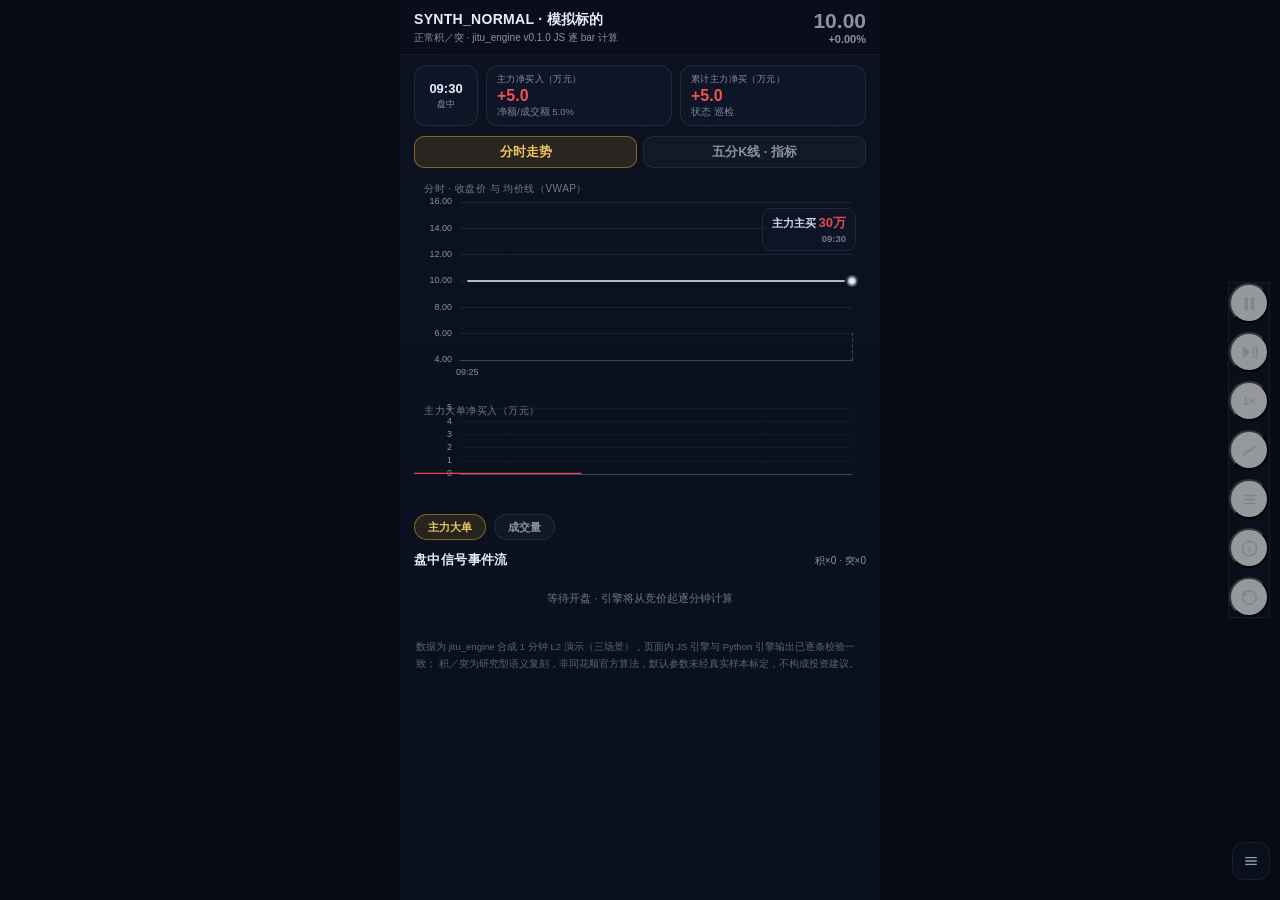
==== commit e8d6b3ab: "jitu监控页: 默认回放倍速1×→4×(0.35秒/根), 打开数秒内可见积/突标记; ⏭跳终态钮已有, 非壳文件即推即生效" ====
--- a/jitu/index.html
+++ b/jitu/index.html
@@ -292,9 +292,9 @@
 <div class="popover glass-strong" id="popSpeed">
   <div class="pop-title">回放倍速</div>
   <div class="pop-row" data-speed="0.5">0.5×<span class="desc">2.8 秒/根</span></div>
-  <div class="pop-row on" data-speed="1">1×<span class="desc">1.4 秒/根</span></div>
+  <div class="pop-row" data-speed="1">1×<span class="desc">1.4 秒/根</span></div>
   <div class="pop-row" data-speed="2">2×<span class="desc">0.7 秒/根</span></div>
-  <div class="pop-row" data-speed="4">4×<span class="desc">0.35 秒/根</span></div>
+  <div class="pop-row on" data-speed="4">4×<span class="desc">0.35 秒/根</span></div>
 </div>
 
 <div class="popover glass-strong" id="popScene">
@@ -336,7 +336,7 @@
 
   var state = {
     scene: "SYNTH_NORMAL", view: "fs", sub: "mainnet",
-    playing: false, speed: 1, cursor: 0, timer: null,
+    playing: false, speed: 4, cursor: 0, timer: null, /* 默认4×: 打开数秒内即见积/突标记 */
     engine: null, done: false, nAcc: 0, nBrk: 0, openPrice: 0
   };
 
